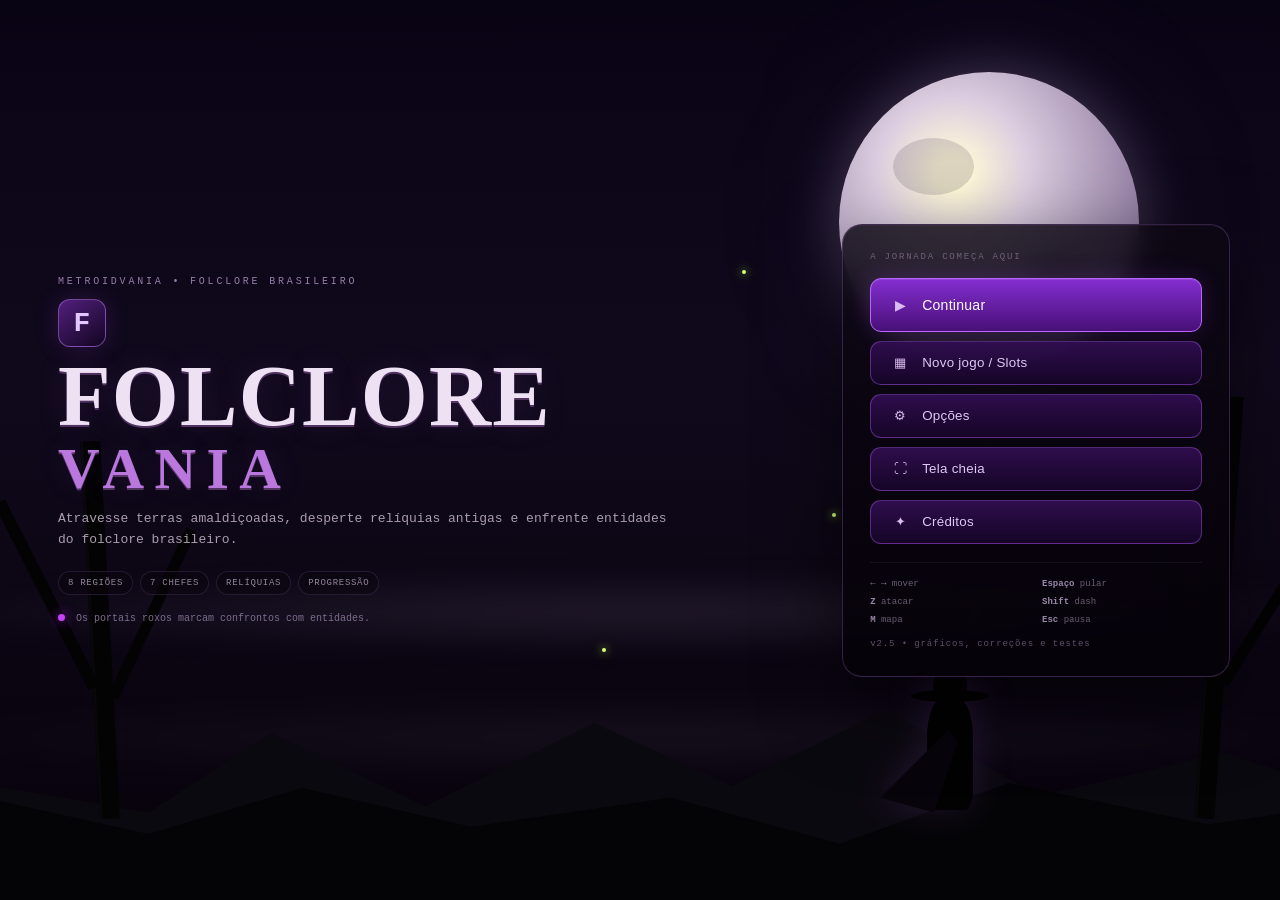
==== index.html @ 8bb412a7 "Update Folclorevania to v2.5 graphical polish" ====
<!DOCTYPE html>
<html lang="pt-BR">
<head>
  <meta charset="UTF-8">
  <meta name="viewport" content="width=device-width, initial-scale=1, viewport-fit=cover">
  <meta name="theme-color" content="#090016">
  <link rel="icon" href="data:image/svg+xml,%3Csvg xmlns=%27http://www.w3.org/2000/svg%27 viewBox=%270 0 64 64%27%3E%3Crect width=%2764%27 height=%2764%27 rx=%2714%27 fill=%27%23080012%27/%3E%3Cpath d=%27M16 14h32v8H25v8h19v8H25v12h-9z%27 fill=%27%23c078ff%27/%3E%3C/svg%3E">
  <title>Folclorevania v2.5 — Polimento Gráfico</title>
  <link rel="stylesheet" href="css/style.css">
</head>
<body>

<div id="mainMenu" class="menu title-menu">
  <div class="title-scene" aria-hidden="true">
    <div class="scene-moon"></div>
    <div class="scene-mist mist-a"></div>
    <div class="scene-mist mist-b"></div>
    <div class="scene-hill hill-back"></div>
    <div class="scene-hill hill-front"></div>
    <div class="scene-tree tree-a"></div>
    <div class="scene-tree tree-b"></div>
    <div class="scene-hero"><span></span></div>
    <i class="firefly f1"></i><i class="firefly f2"></i><i class="firefly f3"></i><i class="firefly f4"></i><i class="firefly f5"></i>
  </div>

  <div class="title-shell">
    <section class="title-copy">
      <div class="eyebrow">METROIDVANIA • FOLCLORE BRASILEIRO</div>
      <div class="brand-mark" aria-hidden="true">F</div>
      <h1>FOLCLORE<span>VANIA</span></h1>
      <p class="menu-subtitle">Atravesse terras amaldiçoadas, desperte relíquias antigas e enfrente entidades do folclore brasileiro.</p>
      <div class="title-tags">
        <span>8 regiões</span><span>7 chefes</span><span>relíquias</span><span>progressão</span>
      </div>
      <div class="menu-note"><span class="portal-dot"></span> Os portais roxos marcam confrontos com entidades.</div>
    </section>

    <section class="title-panel">
      <div class="panel-kicker">A JORNADA COMEÇA AQUI</div>
      <div class="menu-actions vertical-actions title-actions">
        <button class="btn-main btn-large" onclick="continueLatestGame()"><span>▶</span> Continuar</button>
        <button onclick="openLoadScreen()"><span>▦</span> Novo jogo / Slots</button>
        <button onclick="openOptions('menu')"><span>⚙</span> Opções</button>
        <button onclick="toggleFullscreen()"><span>⛶</span> Tela cheia</button>
        <button onclick="showCredits()"><span>✦</span> Créditos</button>
      </div>
      <div class="controls-mini">
        <span><b>← →</b> mover</span><span><b>Espaço</b> pular</span><span><b>Z</b> atacar</span>
        <span><b>Shift</b> dash</span><span><b>M</b> mapa</span><span><b>Esc</b> pausa</span>
      </div>
      <div class="version-badge">v2.5 • gráficos, correções e testes</div>
    </section>
  </div>
</div>

<div id="saveScreen" class="hidden"></div>

<div id="streamLoadingScreen" class="stream-loading hidden" aria-live="polite">
  <div class="stream-loading-card">
    <div class="stream-loading-kicker">CARREGAMENTO DE REGIÃO</div>
    <div id="streamLoadingTitle" class="stream-loading-title">Preparando...</div>
    <div class="stream-loading-track"><div id="streamLoadingBar" class="stream-loading-bar"></div></div>
    <div id="streamLoadingStatus" class="stream-loading-status">0%</div>
    <div id="streamLoadedWindow" class="stream-loading-window">—</div>
  </div>
</div>

<div id="optionsScreen" class="menu hidden">
  <div class="menu-card options-card">
    <div class="eyebrow">CONFIGURAÇÕES</div>
    <h2>Opções</h2>
    <p class="options-intro">Ajuste os efeitos sem alterar a jogabilidade.</p>
    <div class="option-list">
      <label class="option-row">
        <span><b>Qualidade gráfica</b><small>Define a quantidade de efeitos ambientais.</small></span>
        <select id="graphicsQuality" onchange="updateGameSetting('quality', this.value)">
          <option value="high">Alta</option><option value="medium">Média</option><option value="low">Baixa</option>
        </select>
      </label>
      <label class="option-row toggle-row">
        <span><b>Efeitos ambientais</b><small>Névoa, brasas, vaga-lumes e partículas de cenário.</small></span>
        <input id="ambientFxToggle" type="checkbox" onchange="updateGameSetting('ambientFx', this.checked)">
      </label>
      <label class="option-row toggle-row">
        <span><b>Tremor de tela</b><small>Impacto visual ao sofrer ou causar golpes fortes.</small></span>
        <input id="screenShakeToggle" type="checkbox" onchange="updateGameSetting('screenShake', this.checked)">
      </label>
      <label class="option-row toggle-row">
        <span><b>HUD completo</b><small>Exibe objetivo, relíquias e habilidades na tela.</small></span>
        <input id="hudToggle" type="checkbox" onchange="updateGameSetting('hud', this.checked)">
      </label>
    </div>
    <div class="menu-actions">
      <button class="btn-main" onclick="closeOptions()">Aplicar e voltar</button>
      <button onclick="resetGameSettings()">Restaurar padrão</button>
    </div>
  </div>
</div>

<div id="creditsScreen" class="menu hidden">
  <div class="menu-card compact-card">
    <div class="eyebrow">CRÉDITOS</div>
    <h2>Folclorevania</h2>
    <p>Desenvolvido por Su Alves</p>
    <p class="credits-note">Metroidvania 2D inspirado em lendas, matas, vilas e entidades do folclore brasileiro.</p>
    <button class="btn-main" onclick="backToMenu()">Voltar</button>
  </div>
</div>

<div id="pauseMenu" class="menu hidden">
  <div class="menu-card compact-card pause-card">
    <div class="pause-symbol">❖</div>
    <div class="eyebrow">JOGO PAUSADO</div>
    <h2>Pausa</h2>
    <div id="pauseRegion" class="pause-region">—</div>
    <div class="menu-actions vertical-actions">
      <button class="btn-main" onclick="resumeGame()">Continuar</button>
      <button onclick="quickSavePrompt()">💾 Salvar</button>
      <button onclick="openOptions('pause')">⚙ Opções</button>
      <button onclick="toggleFullscreen()">⛶ Tela cheia</button>
      <button class="btn-danger-soft" onclick="returnToTitle()">Voltar ao menu</button>
    </div>
  </div>
</div>

<div id="endingScreen" class="menu hidden">
  <div class="menu-card compact-card">
    <div class="eyebrow">A LENDA CONTINUA</div>
    <h2>A Cuca foi derrotada</h2>
    <p class="menu-subtitle">A última maldição caiu. Das ruínas da vila ao covil da Cuca, a jornada principal chegou ao fim — mas os segredos, relíquias e caminhos já descobertos continuam abertos para exploração.</p>
    <div id="endingStats" class="ending-stats"></div>
    <div class="menu-actions vertical-actions">
      <button class="btn-main" onclick="continueAfterEnding()">Continuar explorando</button>
      <button onclick="returnToTitle()">Voltar ao menu</button>
    </div>
  </div>
</div>

<canvas id="gameCanvas" aria-label="Folclorevania"></canvas>

<div id="touchControls" class="touch-controls" aria-hidden="true">
  <div class="touch-left">
    <button class="touch-btn touch-dir" data-code="ArrowLeft" aria-label="Mover para esquerda">◀</button>
    <button class="touch-btn touch-dir" data-code="ArrowRight" aria-label="Mover para direita">▶</button>
  </div>
  <div class="touch-right">
    <button class="touch-btn action-jump" data-code="Space" aria-label="Pular">PULO</button>
    <button class="touch-btn" data-code="KeyZ" aria-label="Atacar">ATK</button>
    <button class="touch-btn" data-code="ShiftLeft" aria-label="Dash">DASH</button>
    <button class="touch-btn" data-code="KeyX" aria-label="Investida">X</button>
    <button class="touch-btn" data-code="KeyC" aria-label="Especial">ESP</button>
  </div>
</div>

<script src="js/systems/regionData.js"></script>
<script src="js/systems/regionStream.js"></script>
<script src="js/systems/relicSystem.js"></script>
<script src="js/core/input.js"></script>
<script src="js/core/camera.js"></script>
<script src="js/systems/physics.js"></script>
<script src="js/systems/particleSystem.js"></script>
<script src="js/systems/mapSystem.js"></script>
<script src="js/systems/transitionSystem.js"></script>
<script src="js/systems/campfireSystem.js"></script>
<script src="js/systems/saveSystem.js"></script>
<script src="js/entities/player.js"></script>
<script src="js/entities/enemy.js"></script>
<script src="js/entities/bossSystem.js"></script>
<script src="js/ui/hud.js"></script>
<script src="js/ui/bossHUD.js"></script>
<script src="js/core/gameLoop.js"></script>
<script src="js/main.js"></script>

</body>
</html>
---- css/style.css ----
:root {
  color-scheme: dark;
  --bg:#050008; --panel:rgba(10,2,22,.94); --panel-2:rgba(18,4,36,.92);
  --accent:#b968ff; --accent-2:#6d19d8; --accent-soft:#d9b9ff;
  --text:#f3eaff; --muted:#a99ab9; --danger:#ff5d70; --border:rgba(185,104,255,.35);
}
*{box-sizing:border-box} html,body{width:100%;height:100%}
body{margin:0;background:#030005;color:var(--text);font-family:ui-monospace,SFMono-Regular,Menlo,Monaco,Consolas,"Liberation Mono",monospace;overflow:hidden;display:flex;align-items:center;justify-content:center;touch-action:none}
body::after{content:"";position:fixed;inset:0;pointer-events:none;z-index:4;background:linear-gradient(rgba(255,255,255,.012) 50%,rgba(0,0,0,.035) 50%);background-size:100% 4px;mix-blend-mode:soft-light;opacity:.35}
canvas{display:block;background:#0b0710;width:min(100vw,calc(100vh * 16 / 9));height:auto;max-width:100vw;max-height:100vh;aspect-ratio:16/9;image-rendering:auto;outline:none;box-shadow:0 0 80px rgba(0,0,0,.55)}
.hidden{display:none!important}

/* ---------- Menus ---------- */
.menu{position:fixed;inset:0;z-index:90;display:grid;place-items:center;padding:24px;background:rgba(1,0,4,.78);backdrop-filter:blur(10px)}
.menu-card{width:min(680px,94vw);padding:34px;text-align:center;border:1px solid var(--border);border-radius:22px;background:linear-gradient(180deg,rgba(31,9,54,.96),rgba(7,1,17,.98));box-shadow:0 24px 90px rgba(0,0,0,.7),inset 0 1px rgba(255,255,255,.035),0 0 55px rgba(132,53,220,.12)}
.compact-card{width:min(470px,92vw)}
.eyebrow{color:#967cab;font-size:10px;letter-spacing:.28em;margin-bottom:10px;text-transform:uppercase}
h1,h2{margin:0} h2{color:#dfc1ff;font-size:30px;margin-bottom:14px;text-shadow:0 0 18px rgba(180,100,255,.2)}
.menu-subtitle,.credits-note{color:var(--muted);line-height:1.65;max-width:590px;margin:14px auto 20px}
.menu-actions{display:flex;flex-wrap:wrap;gap:9px;justify-content:center}.vertical-actions{flex-direction:column;max-width:300px;margin:0 auto}
button,select{font:600 12px/1.1 inherit}
button{min-height:44px;padding:10px 18px;border:1px solid rgba(185,104,255,.36);border-radius:11px;color:#dec8f3;background:linear-gradient(180deg,rgba(50,14,83,.92),rgba(22,5,40,.97));cursor:pointer;letter-spacing:.02em;transition:transform .12s ease,border-color .12s ease,box-shadow .12s ease,background .12s ease}
button:hover,button:focus-visible{transform:translateY(-1px);border-color:#c178ff;background:linear-gradient(180deg,rgba(81,26,128,.96),rgba(37,8,67,.98));box-shadow:0 0 20px rgba(173,87,255,.2);outline:none}button:active{transform:translateY(1px) scale(.99)}
.btn-main{color:#fff;border-color:#ba65ff;background:linear-gradient(180deg,#842ed0,#481078);box-shadow:0 0 24px rgba(149,55,238,.2),inset 0 1px rgba(255,255,255,.1)}
.btn-large{min-height:54px;font-size:14px}.btn-danger-soft{border-color:rgba(255,93,112,.34);color:#ffabb5;background:#2a0910}
.menu-note{margin-top:18px;color:#7d6d8c;font-size:10px}.portal-dot{width:7px;height:7px;border-radius:50%;display:inline-block;background:#c441ff;box-shadow:0 0 12px #b400ff;margin-right:5px}.version-badge{margin-top:14px;color:#5d4f68;font-size:9px;letter-spacing:.1em}.ending-stats{margin:18px 0;padding:12px;border:1px solid rgba(185,104,255,.18);border-radius:10px;background:rgba(0,0,0,.22);color:#b9a7c9;font-size:11px;line-height:1.8}

/* ---------- Title screen ---------- */
.title-menu{background:radial-gradient(circle at 70% 32%,rgba(87,31,129,.18),transparent 31%),linear-gradient(180deg,rgba(4,0,8,.72),rgba(1,0,3,.94));overflow:hidden}
.title-scene{position:absolute;inset:0;overflow:hidden;pointer-events:none;background:linear-gradient(180deg,#090414 0%,#10091c 40%,#06020a 100%)}
.scene-moon{position:absolute;width:min(26vw,300px);aspect-ratio:1;border-radius:50%;right:11%;top:8%;background:radial-gradient(circle at 38% 34%,#fff8d8 0 6%,#dccde0 28%,#9682a6 69%,#473c56 100%);box-shadow:0 0 55px rgba(213,189,236,.25),0 0 150px rgba(150,100,190,.12)}
.scene-moon::before,.scene-moon::after{content:"";position:absolute;border-radius:50%;background:rgba(70,57,80,.18)}.scene-moon::before{width:27%;height:19%;left:18%;top:22%}.scene-moon::after{width:20%;height:14%;right:18%;bottom:27%}
.scene-hill{position:absolute;left:-10%;width:120%;bottom:-4%;border-radius:50% 50% 0 0/28% 30% 0 0;transform-origin:center bottom}.hill-back{height:37%;background:#0b0910;clip-path:polygon(0 67%,8% 55%,18% 63%,26% 39%,36% 61%,47% 36%,56% 55%,66% 32%,76% 58%,88% 45%,100% 63%,100% 100%,0 100%)}.hill-front{height:27%;background:#040406;clip-path:polygon(0 52%,8% 44%,18% 58%,28% 39%,39% 55%,52% 43%,63% 62%,74% 37%,87% 54%,100% 42%,100% 100%,0 100%)}
.scene-tree{position:absolute;bottom:9%;width:20px;height:42%;background:#030304;box-shadow:inset 3px 0 rgba(255,255,255,.02)}.scene-tree::before,.scene-tree::after{content:"";position:absolute;background:#030304;transform-origin:bottom center}.scene-tree::before{width:12px;height:55%;left:-5px;top:10%;transform:rotate(-24deg)}.scene-tree::after{width:11px;height:49%;left:14px;top:19%;transform:rotate(28deg)}.tree-a{left:7%;transform:rotate(-3deg)}.tree-b{right:4%;height:47%;transform:rotate(4deg)}
.scene-hero{position:absolute;right:24%;bottom:10%;width:46px;height:112px;background:#020203;border-radius:35% 35% 18% 18%;filter:drop-shadow(0 0 18px rgba(185,104,255,.14))}.scene-hero::before{content:"";position:absolute;left:-16px;top:-8px;width:78px;height:12px;border-radius:50%;background:#020203}.scene-hero::after{content:"";position:absolute;left:6px;top:-30px;width:34px;height:35px;border-radius:50%;background:#020203}.scene-hero span{position:absolute;width:72px;height:84px;background:#07040b;left:-44px;top:29px;clip-path:polygon(86% 0,100% 13%,76% 100%,0 88%,52% 35%);transform:rotate(5deg)}
.scene-mist{position:absolute;left:-15%;width:130%;height:90px;border-radius:50%;background:radial-gradient(ellipse,rgba(203,180,222,.11),transparent 67%);filter:blur(12px)}.mist-a{bottom:27%;animation:mistMove 13s ease-in-out infinite alternate}.mist-b{bottom:13%;opacity:.6;animation:mistMove 18s ease-in-out infinite alternate-reverse}
.firefly{position:absolute;width:4px;height:4px;border-radius:50%;background:#d6ff76;box-shadow:0 0 8px #b6ff48,0 0 18px rgba(182,255,72,.55);animation:fly 4s ease-in-out infinite alternate}.f1{left:58%;top:30%}.f2{left:65%;top:57%;animation-delay:-1s}.f3{left:82%;top:46%;animation-delay:-2.4s}.f4{left:76%;top:68%;animation-delay:-.7s}.f5{left:47%;top:72%;animation-delay:-3s}
.title-shell{position:relative;z-index:2;width:min(1180px,94vw);display:grid;grid-template-columns:minmax(0,1.4fr) minmax(310px,.72fr);align-items:center;gap:38px}.title-copy{text-align:left;padding:22px 8px}.brand-mark{width:48px;height:48px;display:grid;place-items:center;border:1px solid rgba(199,134,255,.48);background:linear-gradient(145deg,rgba(119,44,180,.65),rgba(19,5,34,.78));color:#e2c6ff;font-size:28px;font-weight:900;border-radius:12px;box-shadow:0 0 25px rgba(166,71,239,.18);margin:12px 0 13px}
.title-copy h1{font-family:Georgia,"Times New Roman",serif;font-size:clamp(47px,7vw,86px);line-height:.86;letter-spacing:.015em;color:#eee1f4;text-shadow:0 2px 0 #513261,0 0 30px rgba(173,102,221,.14)}.title-copy h1 span{display:block;color:#ba78df;font-size:.67em;letter-spacing:.18em;margin-top:10px}.title-copy .menu-subtitle{margin-left:0;max-width:630px;color:#aa9daf;font-size:13px}.title-tags{display:flex;gap:7px;flex-wrap:wrap}.title-tags span{padding:6px 9px;border:1px solid rgba(189,128,235,.15);border-radius:999px;background:rgba(10,6,14,.52);color:#93849a;font-size:9px;text-transform:uppercase;letter-spacing:.08em}
.title-panel{padding:27px;border:1px solid rgba(197,127,255,.24);border-radius:20px;background:linear-gradient(180deg,rgba(13,7,19,.84),rgba(5,2,9,.92));box-shadow:0 25px 80px rgba(0,0,0,.5),inset 0 1px rgba(255,255,255,.035);backdrop-filter:blur(10px)}.panel-kicker{font-size:9px;letter-spacing:.2em;color:#6f6177;margin-bottom:16px}.title-actions{max-width:none}.title-actions button{text-align:left;display:flex;align-items:center;gap:11px;width:100%}.title-actions button span{display:inline-grid;place-items:center;width:22px;color:#d8bbef}.controls-mini{display:grid;grid-template-columns:repeat(2,minmax(0,1fr));gap:8px 12px;margin-top:18px;padding-top:16px;border-top:1px solid rgba(255,255,255,.055);color:#685d70;font-size:9px}.controls-mini b{color:#9987a8}
@keyframes mistMove{from{transform:translateX(-2%)}to{transform:translateX(3%) scaleY(1.15)}}@keyframes fly{from{transform:translate(0,0);opacity:.35}50%{opacity:1}to{transform:translate(22px,-17px);opacity:.5}}

/* ---------- Options ---------- */
.options-card{width:min(660px,94vw);text-align:left}.options-card h2,.options-card>.eyebrow,.options-intro{text-align:center}.options-intro{color:#82748d;font-size:11px;margin:-4px 0 18px}.option-list{display:grid;gap:9px;margin:18px 0 22px}.option-row{display:flex;align-items:center;justify-content:space-between;gap:20px;padding:13px 14px;border:1px solid rgba(255,255,255,.055);border-radius:11px;background:rgba(0,0,0,.18)}.option-row span{display:flex;flex-direction:column;gap:4px}.option-row b{color:#d7c7e4;font-size:11px}.option-row small{color:#706579;font-size:9px;line-height:1.35}.option-row select{min-width:125px;padding:8px 9px;border-radius:8px;border:1px solid #573274;background:#160a22;color:#e2c9f5}.toggle-row input{appearance:none;width:42px;height:23px;border-radius:999px;background:#281533;border:1px solid #4f2b65;position:relative;cursor:pointer;flex:none}.toggle-row input::after{content:"";position:absolute;width:17px;height:17px;left:2px;top:2px;border-radius:50%;background:#8d7b99;transition:.16s}.toggle-row input:checked{background:#672195;border-color:#a84ddd}.toggle-row input:checked::after{left:21px;background:#f0dcff;box-shadow:0 0 10px rgba(215,156,255,.6)}
.pause-symbol{width:54px;height:54px;margin:0 auto 10px;display:grid;place-items:center;border-radius:50%;border:1px solid rgba(190,121,255,.25);color:#c590ee;background:rgba(83,26,121,.15);font-size:22px}.pause-region{margin:-5px 0 20px;color:#75677e;font-size:10px;letter-spacing:.08em}

/* ---------- Save Screen ---------- */
#saveScreen{position:fixed;inset:0;z-index:110;overflow:auto;padding:24px;background:rgba(1,0,4,.88);backdrop-filter:blur(10px);font-family:inherit;text-align:center}#saveScreen>h2{margin-top:max(4vh,20px)}
.save-slot{width:min(520px,92vw);margin:0 auto 10px;padding:13px 14px;text-align:left;border:1px solid #4e2375;border-radius:12px;background:linear-gradient(180deg,rgba(24,6,43,.97),rgba(9,2,18,.98));box-shadow:0 10px 28px rgba(0,0,0,.24)}.save-slot.empty{border-color:#261833;opacity:.82}.save-slot.filled{border-color:#643694}.slot-header{color:#a875d5;font-size:11px;letter-spacing:2px;margin-bottom:7px;font-weight:bold}.slot-info{display:flex;flex-direction:column;gap:4px;color:#bbaacc;font-size:11px;margin-bottom:9px}.slot-region{color:#d9b6ff;font-size:12px}.slot-bosses{color:#ff91a6}.slot-explore{color:#8ccfff}.slot-date{color:#6e6278;font-size:10px}.slot-empty-label{color:#594765;text-align:center;padding:9px 0;letter-spacing:2px;font-size:12px}.slot-buttons{display:flex;gap:7px;align-items:center;flex-wrap:wrap}.btn-primary{flex:1}.btn-danger{background:#2a090d;color:#ff7584;border-color:#6d1b27}.btn-small{min-height:34px;padding:6px 10px}.btn-cancel{background:#101014;color:#918a99;border-color:#34313a}

/* ---------- Touch ---------- */
.touch-controls{display:none;position:fixed;z-index:70;inset:auto 0 max(12px,env(safe-area-inset-bottom)) 0;padding:0 max(14px,env(safe-area-inset-right)) 0 max(14px,env(safe-area-inset-left));justify-content:space-between;align-items:end;pointer-events:none}.touch-left,.touch-right{display:flex;gap:9px;align-items:end;pointer-events:auto}.touch-right{max-width:52vw;flex-wrap:wrap;justify-content:flex-end}.touch-btn{width:58px;height:52px;min-height:0;padding:0;border-radius:16px;color:#e9d7ff;background:rgba(16,5,28,.74);border:1px solid rgba(194,123,255,.40);backdrop-filter:blur(6px);user-select:none;-webkit-user-select:none}.touch-dir{width:64px;height:64px;font-size:20px}.action-jump{width:66px;height:66px;border-radius:50%}.touch-btn.pressed{transform:scale(.94);background:rgba(103,30,166,.86);border-color:#d190ff}

@media(max-width:840px){.title-shell{grid-template-columns:1fr;width:min(660px,94vw);gap:12px}.title-copy{text-align:center;padding:6px}.brand-mark{margin:7px auto 10px}.title-copy .menu-subtitle{margin-left:auto}.title-tags{justify-content:center}.title-panel{padding:20px}.scene-hero{right:14%;opacity:.55}.scene-moon{right:3%;top:3%}.menu{overflow:auto;align-items:start}.title-menu{padding-top:28px}.title-shell{margin:auto 0}.title-copy h1{font-size:clamp(42px,12vw,72px)}}
@media(max-width:720px){.menu{padding:12px}.menu-card{padding:24px 18px;border-radius:16px}.menu-actions button{flex:1 1 140px}#saveScreen{padding:12px}.option-row{align-items:flex-start}.option-row small{max-width:220px}.scene-tree{opacity:.6}.title-panel{border-radius:16px}.controls-mini{grid-template-columns:1fr 1fr}}
@media(hover:none) and (pointer:coarse){.touch-controls{display:flex}body.game-paused .touch-controls,body.game-menu .touch-controls{display:none}}
@media(prefers-reduced-motion:reduce){button,.toggle-row input::after{transition:none}.scene-mist,.firefly{animation:none}}

/* ---------- Streaming / loading real de regiões ---------- */
.stream-loading{position:fixed;inset:0;z-index:130;display:grid;place-items:center;padding:24px;background:radial-gradient(circle at 50% 42%,rgba(83,31,126,.18),transparent 32%),rgba(1,0,5,.96);backdrop-filter:blur(8px)}
.stream-loading-card{width:min(520px,92vw);padding:28px 30px;border:1px solid rgba(190,121,255,.28);border-radius:18px;background:linear-gradient(180deg,rgba(22,7,38,.96),rgba(7,2,14,.98));box-shadow:0 25px 80px rgba(0,0,0,.55);text-align:center}
.stream-loading-kicker{font-size:9px;letter-spacing:.24em;color:#806d91;margin-bottom:10px}.stream-loading-title{font-family:Georgia,"Times New Roman",serif;font-size:24px;color:#e3cff5;margin-bottom:18px;text-shadow:0 0 18px rgba(184,101,255,.18)}
.stream-loading-track{height:8px;border:1px solid rgba(187,118,244,.22);border-radius:999px;background:#0d0712;overflow:hidden}.stream-loading-bar{height:100%;width:0%;border-radius:inherit;background:linear-gradient(90deg,#632094,#c078ff);box-shadow:0 0 16px rgba(192,120,255,.45);transition:width .12s linear}
.stream-loading-status{margin-top:9px;color:#a28bad;font-size:10px}.stream-loading-window{margin-top:16px;padding-top:14px;border-top:1px solid rgba(255,255,255,.05);color:#675b70;font-size:9px;letter-spacing:.05em;line-height:1.6}
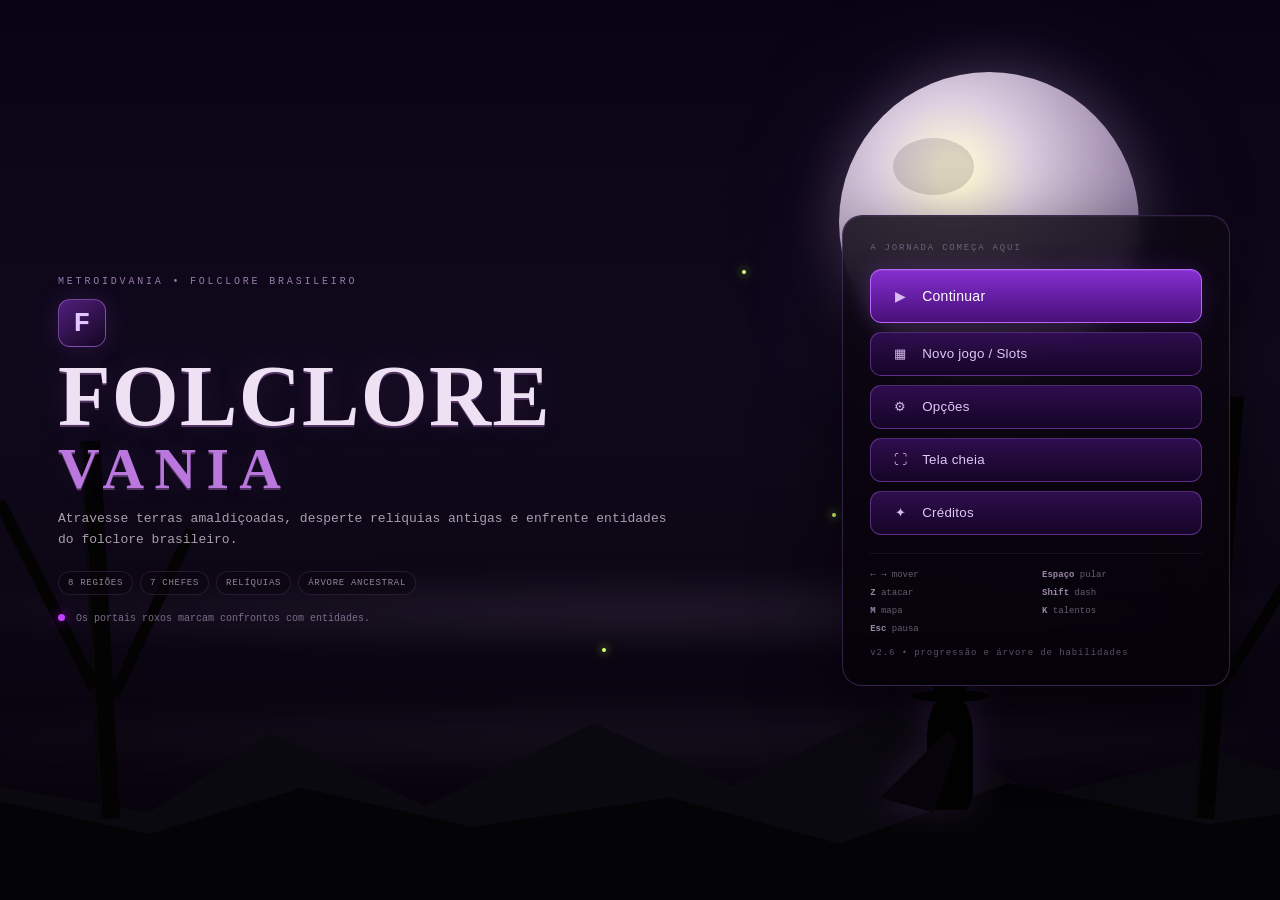
==== commit 924a066e: "feat: add responsive ancestral skill tree screens, pause controls and XP HUD" ====
--- a/index.html
+++ b/index.html
@@ -5,7 +5,7 @@
   <meta name="viewport" content="width=device-width, initial-scale=1, viewport-fit=cover">
   <meta name="theme-color" content="#090016">
   <link rel="icon" href="data:image/svg+xml,%3Csvg xmlns=%27http://www.w3.org/2000/svg%27 viewBox=%270 0 64 64%27%3E%3Crect width=%2764%27 height=%2764%27 rx=%2714%27 fill=%27%23080012%27/%3E%3Cpath d=%27M16 14h32v8H25v8h19v8H25v12h-9z%27 fill=%27%23c078ff%27/%3E%3C/svg%3E">
-  <title>Folclorevania v2.5 — Polimento Gráfico</title>
+  <title>Folclorevania v2.6 — Árvore de Habilidades</title>
   <link rel="stylesheet" href="css/style.css">
 </head>
 <body>
@@ -30,7 +30,7 @@
       <h1>FOLCLORE<span>VANIA</span></h1>
       <p class="menu-subtitle">Atravesse terras amaldiçoadas, desperte relíquias antigas e enfrente entidades do folclore brasileiro.</p>
       <div class="title-tags">
-        <span>8 regiões</span><span>7 chefes</span><span>relíquias</span><span>progressão</span>
+        <span>8 regiões</span><span>7 chefes</span><span>relíquias</span><span>árvore ancestral</span>
       </div>
       <div class="menu-note"><span class="portal-dot"></span> Os portais roxos marcam confrontos com entidades.</div>
     </section>
@@ -46,9 +46,9 @@
       </div>
       <div class="controls-mini">
         <span><b>← →</b> mover</span><span><b>Espaço</b> pular</span><span><b>Z</b> atacar</span>
-        <span><b>Shift</b> dash</span><span><b>M</b> mapa</span><span><b>Esc</b> pausa</span>
+        <span><b>Shift</b> dash</span><span><b>M</b> mapa</span><span><b>K</b> talentos</span><span><b>Esc</b> pausa</span>
       </div>
-      <div class="version-badge">v2.5 • gráficos, correções e testes</div>
+      <div class="version-badge">v2.6 • progressão e árvore de habilidades</div>
     </section>
   </div>
 </div>
@@ -116,6 +116,7 @@
     <div class="menu-actions vertical-actions">
       <button class="btn-main" onclick="resumeGame()">Continuar</button>
       <button onclick="quickSavePrompt()">💾 Salvar</button>
+      <button onclick="SkillTree.open()">✦ Árvore de habilidades</button>
       <button onclick="openOptions('pause')">⚙ Opções</button>
       <button onclick="toggleFullscreen()">⛶ Tela cheia</button>
       <button class="btn-danger-soft" onclick="returnToTitle()">Voltar ao menu</button>
@@ -137,6 +138,25 @@
 </div>
 
 <canvas id="gameCanvas" aria-label="Folclorevania"></canvas>
+
+<button id="skillQuickButton" type="button" onclick="SkillTree.open()" aria-label="Abrir árvore de habilidades">✦ Árvore</button>
+<div id="skillScreen" class="skill-screen hidden" role="dialog" aria-modal="true" aria-labelledby="skillTitle">
+  <div class="skill-shell">
+    <header class="skill-header">
+      <div><div class="eyebrow">O PODER DA TERRA DESPERTA</div><h2 id="skillTitle">Árvore Ancestral</h2>
+        <p>Derrote entidades e criaturas, evolua e escolha o seu caminho.</p></div>
+      <button type="button" id="skillClose" class="skill-close" onclick="SkillTree.close()" aria-label="Fechar habilidades">✕ Fechar</button>
+    </header>
+    <div class="skill-progress">
+      <div class="skill-level">NÍVEL <strong id="skillLevel">1</strong></div>
+      <div class="skill-xp-wrap"><div class="skill-xp-head"><span>EXPERIÊNCIA</span><span id="skillXp">0 / 60 experiência</span></div>
+        <div class="skill-xp-track"><div id="skillXpBar"></div></div></div>
+      <div class="skill-points"><strong id="skillPoints">0</strong><span>PONTOS<br>DISPONÍVEIS</span></div>
+    </div>
+    <div id="skillBranches" class="skill-branches" aria-live="polite"></div>
+    <footer class="skill-footer">Cada melhoria custa 1 ponto • Desbloqueie primeiro a habilidade anterior • As escolhas são salvas no seu slot.</footer>
+  </div>
+</div>
 
 <div id="touchControls" class="touch-controls" aria-hidden="true">
   <div class="touch-left">
@@ -163,6 +183,7 @@
 <script src="js/systems/transitionSystem.js"></script>
 <script src="js/systems/campfireSystem.js"></script>
 <script src="js/systems/saveSystem.js"></script>
+<script src="js/systems/skillTree.js"></script>
 <script src="js/entities/player.js"></script>
 <script src="js/entities/enemy.js"></script>
 <script src="js/entities/bossSystem.js"></script>
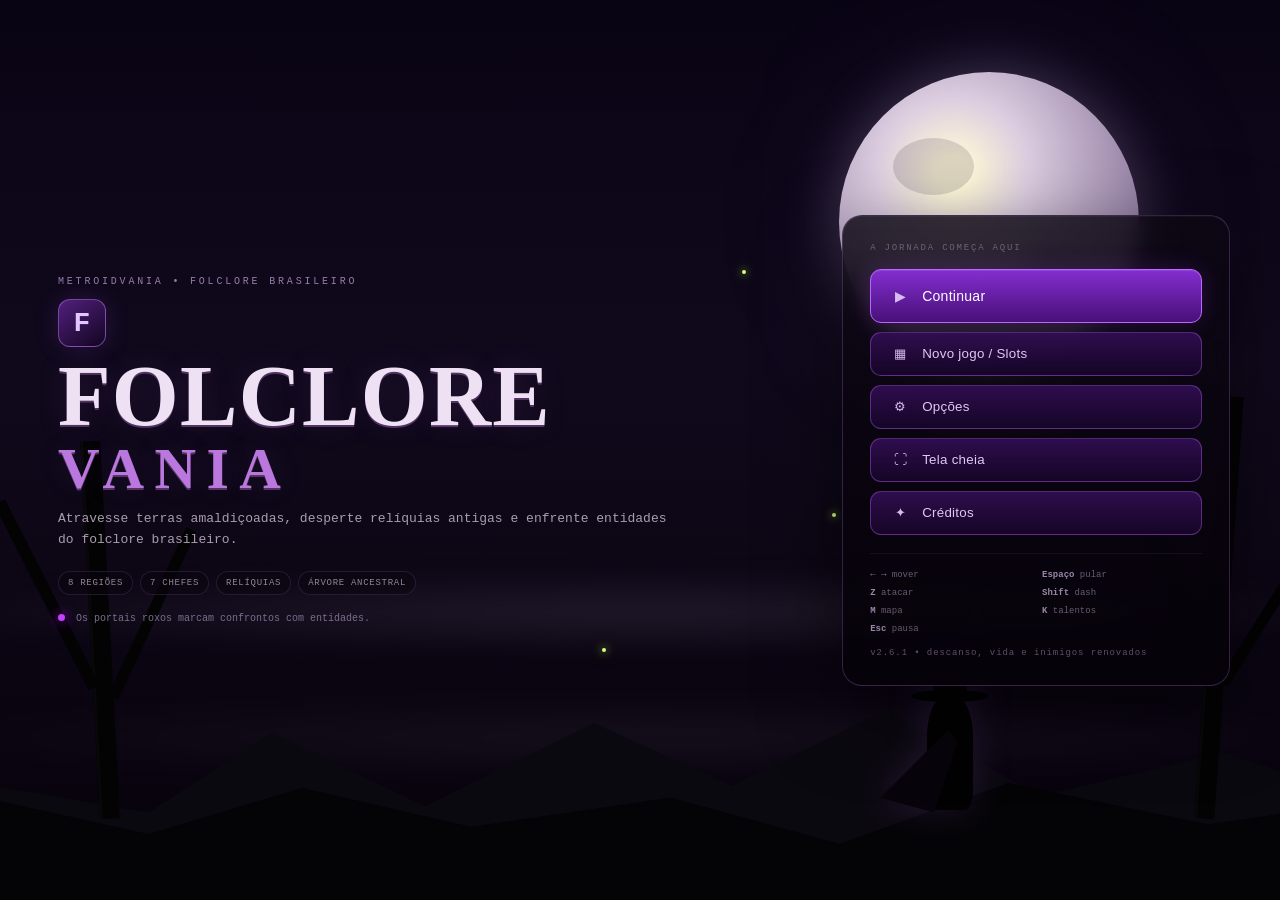
==== commit f0965726: "chore: label manual saves as rest and record v2.6.1 fix checkpoint" ====
--- a/index.html
+++ b/index.html
@@ -5,7 +5,7 @@
   <meta name="viewport" content="width=device-width, initial-scale=1, viewport-fit=cover">
   <meta name="theme-color" content="#090016">
   <link rel="icon" href="data:image/svg+xml,%3Csvg xmlns=%27http://www.w3.org/2000/svg%27 viewBox=%270 0 64 64%27%3E%3Crect width=%2764%27 height=%2764%27 rx=%2714%27 fill=%27%23080012%27/%3E%3Cpath d=%27M16 14h32v8H25v8h19v8H25v12h-9z%27 fill=%27%23c078ff%27/%3E%3C/svg%3E">
-  <title>Folclorevania v2.6 — Árvore de Habilidades</title>
+  <title>Folclorevania v2.6.1 — Descanso, Vida e Inimigos</title>
   <link rel="stylesheet" href="css/style.css">
 </head>
 <body>
@@ -48,7 +48,7 @@
         <span><b>← →</b> mover</span><span><b>Espaço</b> pular</span><span><b>Z</b> atacar</span>
         <span><b>Shift</b> dash</span><span><b>M</b> mapa</span><span><b>K</b> talentos</span><span><b>Esc</b> pausa</span>
       </div>
-      <div class="version-badge">v2.6 • progressão e árvore de habilidades</div>
+      <div class="version-badge">v2.6.1 • descanso, vida e inimigos renovados</div>
     </section>
   </div>
 </div>
@@ -115,7 +115,7 @@
     <div id="pauseRegion" class="pause-region">—</div>
     <div class="menu-actions vertical-actions">
       <button class="btn-main" onclick="resumeGame()">Continuar</button>
-      <button onclick="quickSavePrompt()">💾 Salvar</button>
+      <button onclick="quickSavePrompt()">💚 Descansar e salvar</button>
       <button onclick="SkillTree.open()">✦ Árvore de habilidades</button>
       <button onclick="openOptions('pause')">⚙ Opções</button>
       <button onclick="toggleFullscreen()">⛶ Tela cheia</button>
--- a/css/style.css
+++ b/css/style.css
@@ -62,3 +62,62 @@
 .stream-loading-kicker{font-size:9px;letter-spacing:.24em;color:#806d91;margin-bottom:10px}.stream-loading-title{font-family:Georgia,"Times New Roman",serif;font-size:24px;color:#e3cff5;margin-bottom:18px;text-shadow:0 0 18px rgba(184,101,255,.18)}
 .stream-loading-track{height:8px;border:1px solid rgba(187,118,244,.22);border-radius:999px;background:#0d0712;overflow:hidden}.stream-loading-bar{height:100%;width:0%;border-radius:inherit;background:linear-gradient(90deg,#632094,#c078ff);box-shadow:0 0 16px rgba(192,120,255,.45);transition:width .12s linear}
 .stream-loading-status{margin-top:9px;color:#a28bad;font-size:10px}.stream-loading-window{margin-top:16px;padding-top:14px;border-top:1px solid rgba(255,255,255,.05);color:#675b70;font-size:9px;letter-spacing:.05em;line-height:1.6}
+
+
+/* ---------- V2.6 Árvore de habilidades ---------- */
+#skillQuickButton{position:fixed;right:16px;top:112px;z-index:72;min-height:40px;
+  padding:8px 14px;border:1px solid rgba(224,172,255,.5);border-radius:12px;color:#ffe4ff;
+  background:linear-gradient(135deg,rgba(91,27,131,.94),rgba(31,9,54,.95));box-shadow:0 6px 25px #0009}
+body.game-menu #skillQuickButton,body.game-paused #skillQuickButton{display:none}
+.skill-screen{position:fixed;inset:0;z-index:115;display:grid;place-items:center;padding:14px;
+  background:rgba(2,0,8,.91);backdrop-filter:blur(12px)}
+.skill-shell{width:min(1250px,96vw);max-height:94dvh;overflow:auto;touch-action:pan-y;overscroll-behavior:contain;
+  border:1px solid rgba(196,126,255,.36);border-radius:22px;
+  background:radial-gradient(circle at 50% -15%,rgba(110,46,163,.24),transparent 55%),linear-gradient(170deg,#14091f,#07030e 72%);
+  box-shadow:0 35px 100px #000b;padding:24px}
+.skill-header{display:flex;align-items:flex-start;justify-content:space-between;gap:18px;margin-bottom:20px}
+.skill-header h2{font-family:Georgia,"Times New Roman",serif;font-size:clamp(25px,3vw,38px);margin:0 0 8px}
+.skill-header p{font-size:11px;color:#a991bc;line-height:1.55;margin:0}
+.skill-close{flex:none;min-width:110px}
+.skill-progress{display:flex;align-items:center;gap:24px;padding:14px 20px;margin-bottom:18px;
+  border:1px solid rgba(190,122,255,.23);background:#160b22a8;border-radius:14px}
+.skill-level{font-size:10px;color:#a88cbf;white-space:nowrap}.skill-level strong{font-size:28px;color:#f2d6ff;margin-left:8px}
+.skill-xp-wrap{flex:1}.skill-xp-head{display:flex;justify-content:space-between;gap:12px;color:#967eac;font-size:10px;margin-bottom:8px}
+.skill-xp-track{width:100%;height:9px;border:1px solid #55316d;background:#09050f;border-radius:20px;overflow:hidden}
+#skillXpBar{height:100%;width:0;background:linear-gradient(90deg,#8c48d1,#e5afff);box-shadow:0 0 15px #ac67e9;transition:width .2s}
+.skill-points{display:flex;align-items:center;gap:9px;color:#a99ac1;font-size:9px;letter-spacing:.07em}
+.skill-points strong{font-size:30px;color:#ffe2a1}
+.skill-branches{display:grid;grid-template-columns:repeat(3,minmax(0,1fr));gap:14px}
+.skill-branch{border:1px solid color-mix(in srgb,var(--branch-color) 35%,transparent);
+  background:linear-gradient(180deg,rgba(255,255,255,.045),rgba(0,0,0,.22));border-radius:16px;padding:16px;min-width:0}
+.skill-branch-head{display:flex;align-items:center;gap:12px;padding-bottom:14px;margin-bottom:14px;
+  border-bottom:1px solid rgba(255,255,255,.07)}
+.skill-branch-icon{display:grid;place-items:center;width:45px;height:45px;border-radius:13px;
+  background:color-mix(in srgb,var(--branch-color) 14%,transparent);border:1px solid color-mix(in srgb,var(--branch-color) 35%,transparent);font-size:23px}
+.skill-branch h3{color:var(--branch-color);font-size:16px;margin:0 0 4px}
+.skill-branch-head p{margin:0;color:#978ba4;font-size:9px}
+.skill-nodes{display:flex;flex-direction:column;gap:12px}
+.skill-node{position:relative;display:flex;align-items:center;gap:10px;flex-wrap:wrap;padding:12px;
+  background:rgba(5,3,12,.75);border:1px solid rgba(223,188,255,.12);border-radius:12px;min-height:108px}
+.skill-node:not(:last-child)::after{content:"";position:absolute;left:29px;top:100%;height:13px;border-left:2px dashed var(--branch-color);opacity:.45}
+.skill-node.locked{opacity:.58}
+.skill-node.maxed{border-color:color-mix(in srgb,var(--branch-color) 65%,transparent);background:rgba(110,82,130,.12)}
+.skill-node-icon{display:grid;place-items:center;width:36px;height:36px;flex:none;border-radius:10px;
+  background:rgba(255,255,255,.06);font-size:20px}
+.skill-node-body{flex:1;min-width:160px}
+.skill-node-title{font-size:11px;font-weight:800;color:#f5e5ff;margin-bottom:5px}
+.skill-node p{font-size:9px;line-height:1.4;color:#ac9bb6;margin:0 0 8px}
+.skill-ranks{display:flex;gap:5px}.skill-ranks i{display:block;width:21px;height:5px;border-radius:8px;background:#35263f}
+.skill-ranks i.filled{background:var(--branch-color);box-shadow:0 0 7px color-mix(in srgb,var(--branch-color) 50%,transparent)}
+.skill-node button{width:100%;min-height:32px;padding:8px;font-size:9px;border-radius:8px;
+  background:color-mix(in srgb,var(--branch-color) 18%,#16081e);border-color:color-mix(in srgb,var(--branch-color) 38%,transparent)}
+.skill-node button:disabled{opacity:.55;cursor:not-allowed;transform:none;box-shadow:none}
+.skill-footer{margin-top:16px;padding-top:14px;border-top:1px solid rgba(255,255,255,.07);
+  color:#91819d;font-size:10px;text-align:center;line-height:1.5}
+@media(max-width:1000px){.skill-branches{grid-template-columns:1fr}.skill-nodes{display:grid;grid-template-columns:repeat(2,minmax(0,1fr))}
+  .skill-node:not(:last-child)::after{display:none}}
+@media(max-width:600px){.skill-shell{padding:16px;max-height:96dvh}.skill-header{align-items:center}
+  .skill-header p{font-size:10px}.skill-close{min-width:auto;padding:9px}.skill-progress{gap:10px;padding:12px}
+  .skill-level strong{font-size:20px;margin-left:3px}.skill-points strong{font-size:24px}
+  .skill-points span{font-size:8px}.skill-nodes{grid-template-columns:1fr}
+  .skill-node{min-height:98px}.skill-xp-head{font-size:8px}#skillQuickButton{right:10px;top:10px;font-size:10px}}
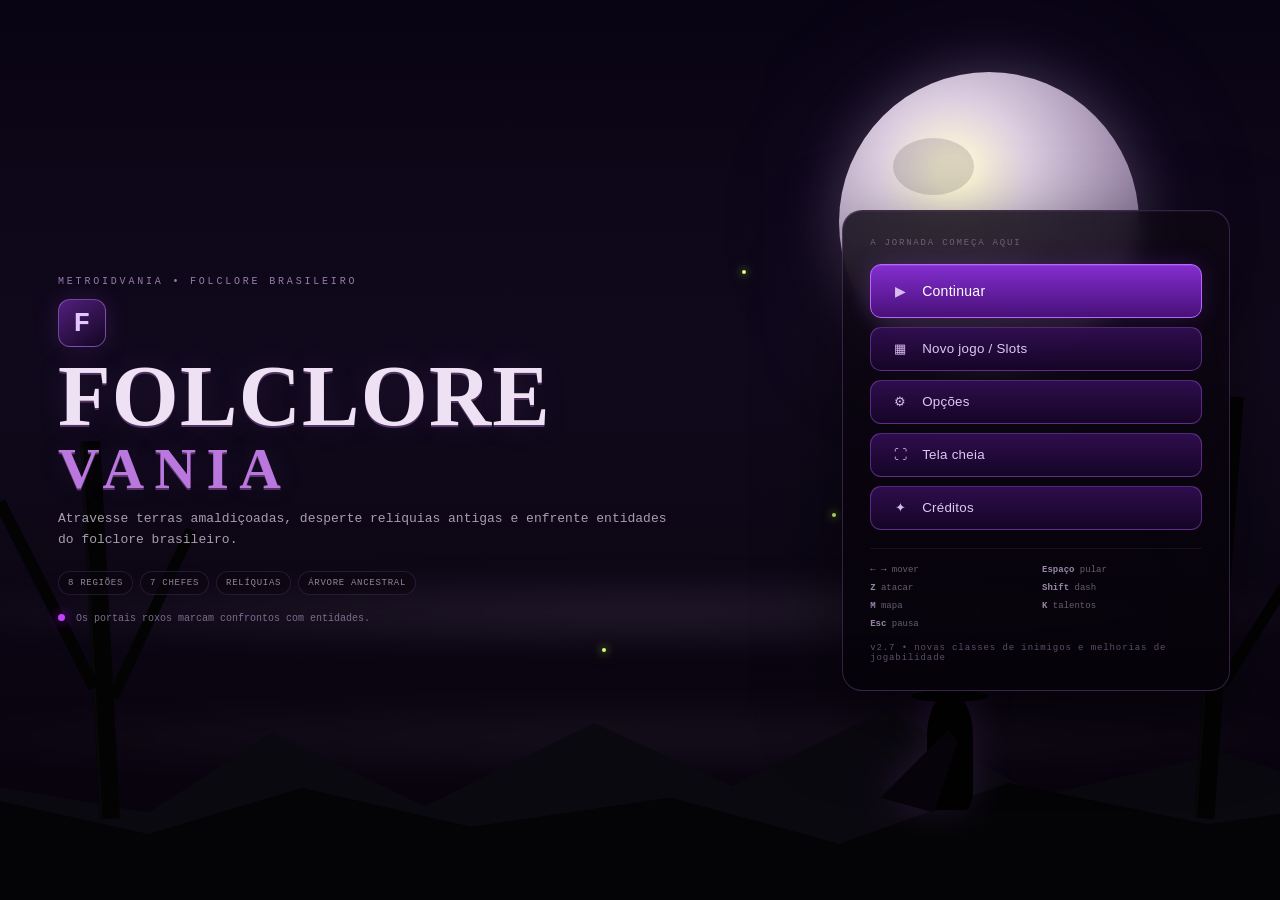
==== commit 207a0f3b: "feat: distinct enemy AI, region encounters, save-state reset and mobile campfire interaction" ====
--- a/index.html
+++ b/index.html
@@ -5,7 +5,7 @@
   <meta name="viewport" content="width=device-width, initial-scale=1, viewport-fit=cover">
   <meta name="theme-color" content="#090016">
   <link rel="icon" href="data:image/svg+xml,%3Csvg xmlns=%27http://www.w3.org/2000/svg%27 viewBox=%270 0 64 64%27%3E%3Crect width=%2764%27 height=%2764%27 rx=%2714%27 fill=%27%23080012%27/%3E%3Cpath d=%27M16 14h32v8H25v8h19v8H25v12h-9z%27 fill=%27%23c078ff%27/%3E%3C/svg%3E">
-  <title>Folclorevania v2.6.1 — Descanso, Vida e Inimigos</title>
+  <title>Folclorevania v2.7 — Inimigos e Melhorias de Jogabilidade</title>
   <link rel="stylesheet" href="css/style.css">
 </head>
 <body>
@@ -48,7 +48,7 @@
         <span><b>← →</b> mover</span><span><b>Espaço</b> pular</span><span><b>Z</b> atacar</span>
         <span><b>Shift</b> dash</span><span><b>M</b> mapa</span><span><b>K</b> talentos</span><span><b>Esc</b> pausa</span>
       </div>
-      <div class="version-badge">v2.6.1 • descanso, vida e inimigos renovados</div>
+      <div class="version-badge">v2.7 • novas classes de inimigos e melhorias de jogabilidade</div>
     </section>
   </div>
 </div>
@@ -158,6 +158,7 @@
   </div>
 </div>
 
+<button id="touchInteract" type="button" class="touch-interact hidden" data-code="KeyE" aria-label="Descansar na fogueira">🔥 DESCANSAR</button>
 <div id="touchControls" class="touch-controls" aria-hidden="true">
   <div class="touch-left">
     <button class="touch-btn touch-dir" data-code="ArrowLeft" aria-label="Mover para esquerda">◀</button>
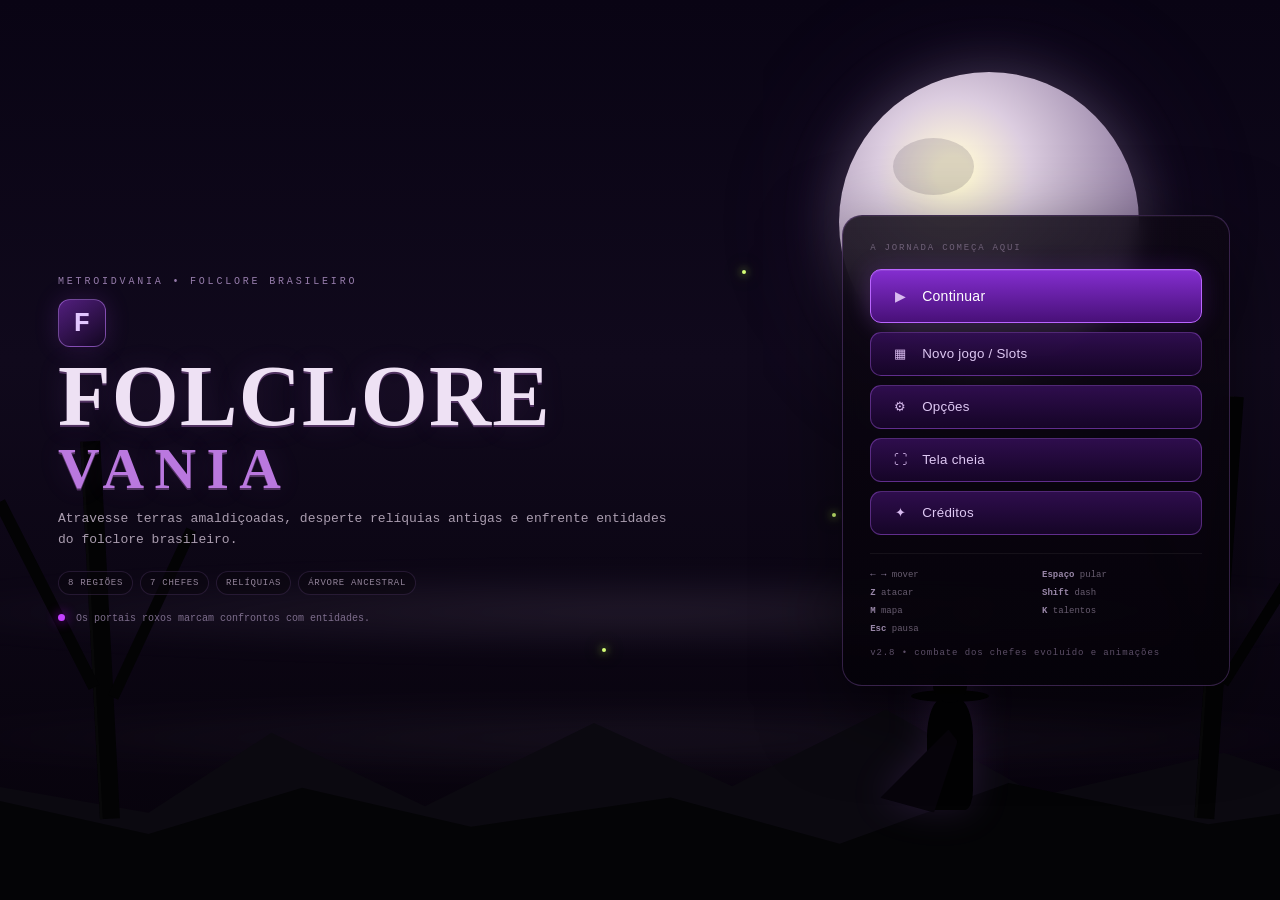
==== commit 77b6bfbf: "chore: announce Folclorevania v2.8 on title screen" ====
--- a/index.html
+++ b/index.html
@@ -5,7 +5,7 @@
   <meta name="viewport" content="width=device-width, initial-scale=1, viewport-fit=cover">
   <meta name="theme-color" content="#090016">
   <link rel="icon" href="data:image/svg+xml,%3Csvg xmlns=%27http://www.w3.org/2000/svg%27 viewBox=%270 0 64 64%27%3E%3Crect width=%2764%27 height=%2764%27 rx=%2714%27 fill=%27%23080012%27/%3E%3Cpath d=%27M16 14h32v8H25v8h19v8H25v12h-9z%27 fill=%27%23c078ff%27/%3E%3C/svg%3E">
-  <title>Folclorevania v2.7 — Inimigos e Melhorias de Jogabilidade</title>
+  <title>Folclorevania v2.8 — Combate dos Chefes Evoluído</title>
   <link rel="stylesheet" href="css/style.css">
 </head>
 <body>
@@ -48,7 +48,7 @@
         <span><b>← →</b> mover</span><span><b>Espaço</b> pular</span><span><b>Z</b> atacar</span>
         <span><b>Shift</b> dash</span><span><b>M</b> mapa</span><span><b>K</b> talentos</span><span><b>Esc</b> pausa</span>
       </div>
-      <div class="version-badge">v2.7 • novas classes de inimigos e melhorias de jogabilidade</div>
+      <div class="version-badge">v2.8 • combate dos chefes evoluído e animações</div>
     </section>
   </div>
 </div>
--- a/css/style.css
+++ b/css/style.css
@@ -121,3 +121,15 @@
   .skill-level strong{font-size:20px;margin-left:3px}.skill-points strong{font-size:24px}
   .skill-points span{font-size:8px}.skill-nodes{grid-template-columns:1fr}
   .skill-node{min-height:98px}.skill-xp-head{font-size:8px}#skillQuickButton{right:10px;top:10px;font-size:10px}}
+
+
+/* Interação contextual mobile v2.7: aparece apenas perto da fogueira. */
+.touch-interact{display:none;position:fixed;z-index:73;left:50%;bottom:max(108px,calc(108px + env(safe-area-inset-bottom)));
+  transform:translateX(-50%);padding:12px 18px;min-height:45px;border:1px solid #dcb16b;
+  border-radius:999px;background:linear-gradient(180deg,rgba(94,50,16,.96),rgba(36,18,9,.97));
+  color:#ffe1a1;box-shadow:0 0 20px rgba(255,166,62,.25);touch-action:none;user-select:none}
+.touch-interact.pressed{filter:brightness(1.3);transform:translateX(-50%) scale(.97)}
+@media(hover:none) and (pointer:coarse){
+  .touch-interact:not(.hidden){display:block}
+  body.game-menu .touch-interact,body.game-paused .touch-interact{display:none}
+}
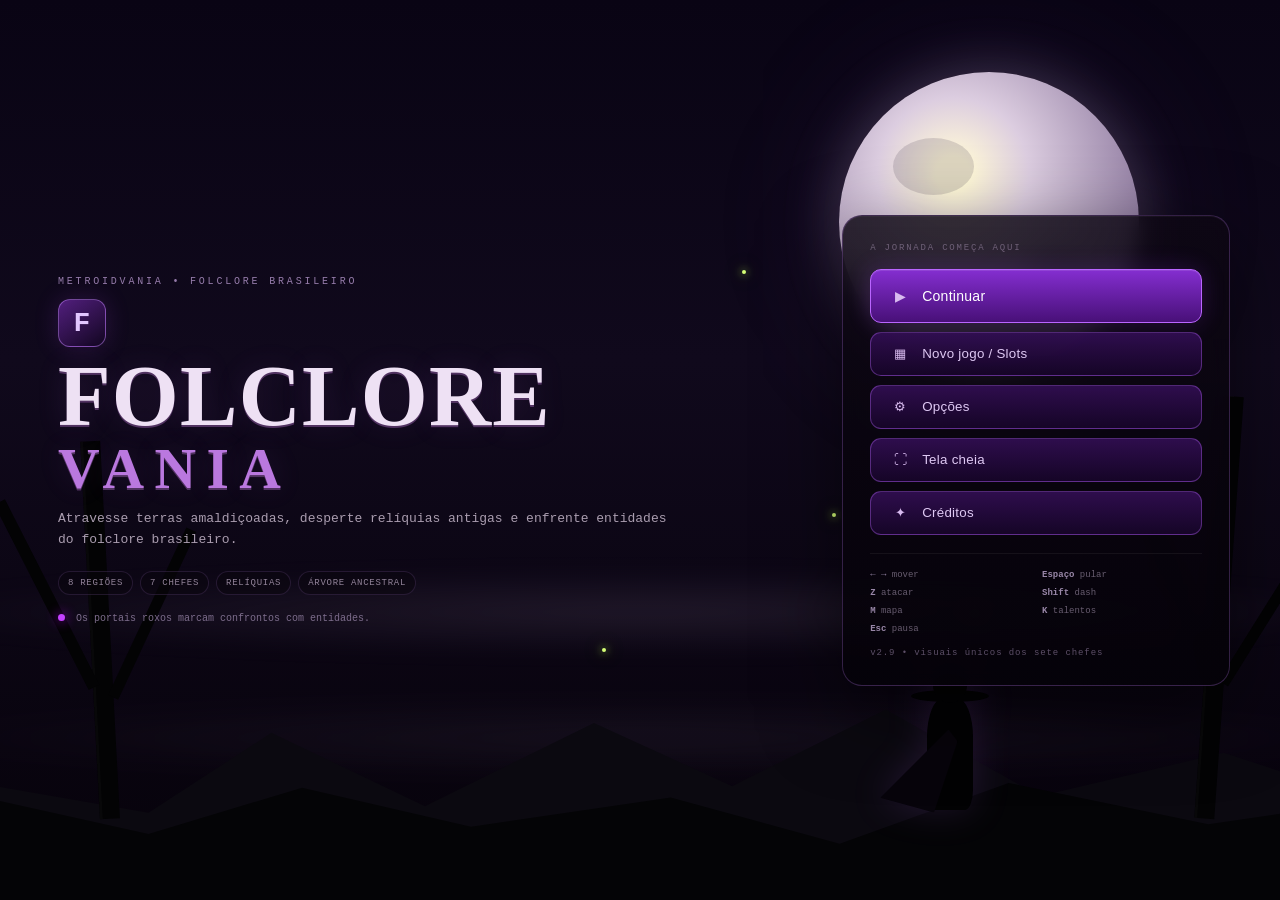
==== commit 33d32b84: "feat: integrate layered graphics and visual response for 7 bosses" ====
--- a/index.html
+++ b/index.html
@@ -5,7 +5,7 @@
   <meta name="viewport" content="width=device-width, initial-scale=1, viewport-fit=cover">
   <meta name="theme-color" content="#090016">
   <link rel="icon" href="data:image/svg+xml,%3Csvg xmlns=%27http://www.w3.org/2000/svg%27 viewBox=%270 0 64 64%27%3E%3Crect width=%2764%27 height=%2764%27 rx=%2714%27 fill=%27%23080012%27/%3E%3Cpath d=%27M16 14h32v8H25v8h19v8H25v12h-9z%27 fill=%27%23c078ff%27/%3E%3C/svg%3E">
-  <title>Folclorevania v2.8 — Combate dos Chefes Evoluído</title>
+  <title>Folclorevania v2.9 — Gráficos Evoluídos dos Sete Chefes</title>
   <link rel="stylesheet" href="css/style.css">
 </head>
 <body>
@@ -48,7 +48,7 @@
         <span><b>← →</b> mover</span><span><b>Espaço</b> pular</span><span><b>Z</b> atacar</span>
         <span><b>Shift</b> dash</span><span><b>M</b> mapa</span><span><b>K</b> talentos</span><span><b>Esc</b> pausa</span>
       </div>
-      <div class="version-badge">v2.8 • combate dos chefes evoluído e animações</div>
+      <div class="version-badge">v2.9 • visuais únicos dos sete chefes</div>
     </section>
   </div>
 </div>
@@ -188,6 +188,7 @@
 <script src="js/entities/player.js"></script>
 <script src="js/entities/enemy.js"></script>
 <script src="js/entities/bossSystem.js"></script>
+<script src="js/entities/bossVisuals.js"></script>
 <script src="js/ui/hud.js"></script>
 <script src="js/ui/bossHUD.js"></script>
 <script src="js/core/gameLoop.js"></script>
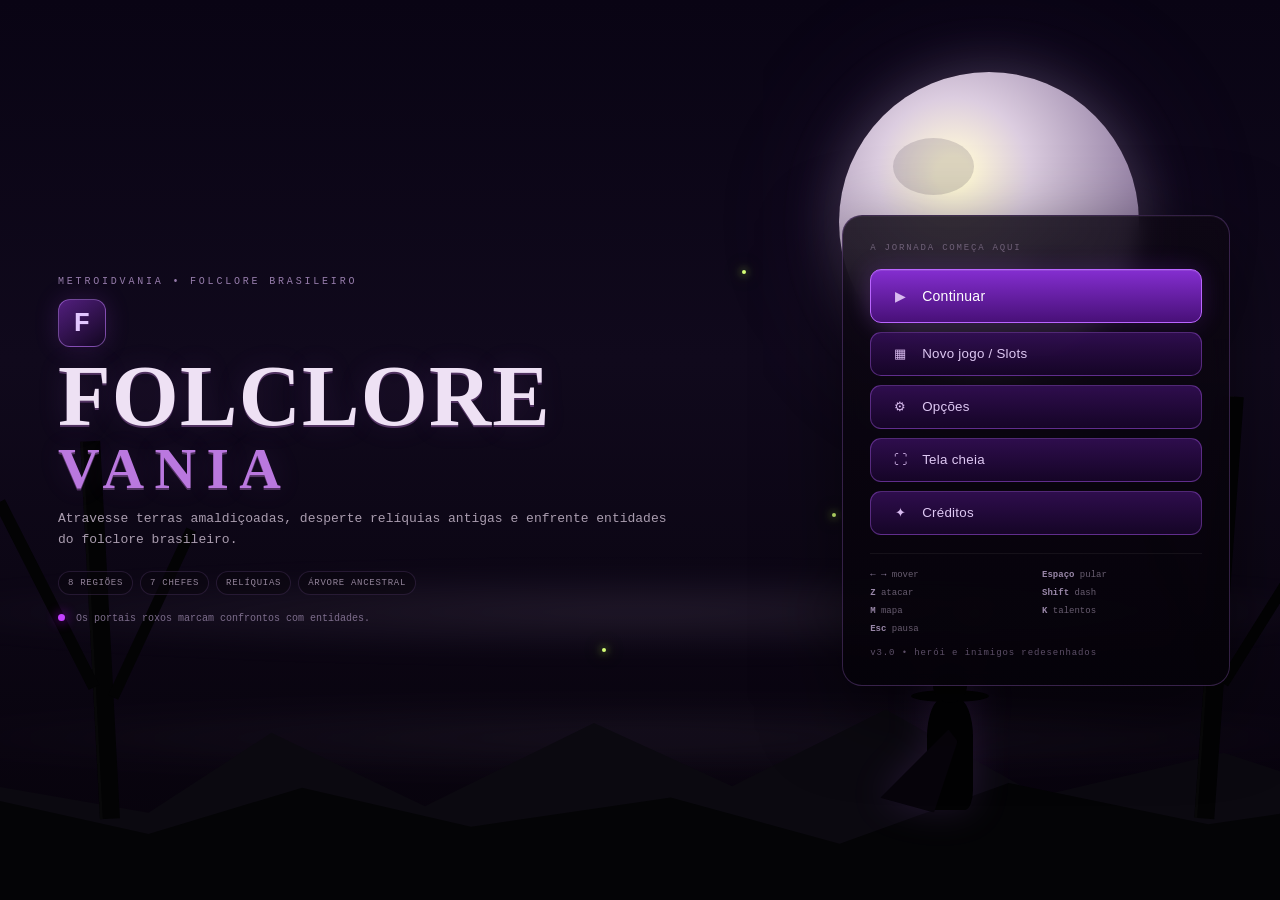
==== commit 882919a4: "feat: integrate detailed player and enemy renderer while preserving mechanics and save format" ====
--- a/index.html
+++ b/index.html
@@ -5,7 +5,7 @@
   <meta name="viewport" content="width=device-width, initial-scale=1, viewport-fit=cover">
   <meta name="theme-color" content="#090016">
   <link rel="icon" href="data:image/svg+xml,%3Csvg xmlns=%27http://www.w3.org/2000/svg%27 viewBox=%270 0 64 64%27%3E%3Crect width=%2764%27 height=%2764%27 rx=%2714%27 fill=%27%23080012%27/%3E%3Cpath d=%27M16 14h32v8H25v8h19v8H25v12h-9z%27 fill=%27%23c078ff%27/%3E%3C/svg%3E">
-  <title>Folclorevania v2.9 — Gráficos Evoluídos dos Sete Chefes</title>
+  <title>Folclorevania v3.0 — Novo Herói e Inimigos</title>
   <link rel="stylesheet" href="css/style.css">
 </head>
 <body>
@@ -48,7 +48,7 @@
         <span><b>← →</b> mover</span><span><b>Espaço</b> pular</span><span><b>Z</b> atacar</span>
         <span><b>Shift</b> dash</span><span><b>M</b> mapa</span><span><b>K</b> talentos</span><span><b>Esc</b> pausa</span>
       </div>
-      <div class="version-badge">v2.9 • visuais únicos dos sete chefes</div>
+      <div class="version-badge">v3.0 • herói e inimigos redesenhados</div>
     </section>
   </div>
 </div>
@@ -185,14 +185,15 @@
 <script src="js/systems/campfireSystem.js"></script>
 <script src="js/systems/saveSystem.js"></script>
 <script src="js/systems/skillTree.js"></script>
-<script src="js/entities/player.js"></script>
-<script src="js/entities/enemy.js"></script>
-<script src="js/entities/bossSystem.js"></script>
-<script src="js/entities/bossVisuals.js"></script>
+<script src="js/entities/player.js?v=3.0"></script>
+<script src="js/entities/enemy.js?v=3.0"></script>
+<script src="js/entities/entityArt.js?v=3.0"></script>
+<script src="js/entities/bossSystem.js?v=2.9"></script>
+<script src="js/entities/bossVisuals.js?v=2.9"></script>
 <script src="js/ui/hud.js"></script>
 <script src="js/ui/bossHUD.js"></script>
 <script src="js/core/gameLoop.js"></script>
-<script src="js/main.js"></script>
+<script src="js/main.js?v=3.0"></script>
 
 </body>
 </html>
